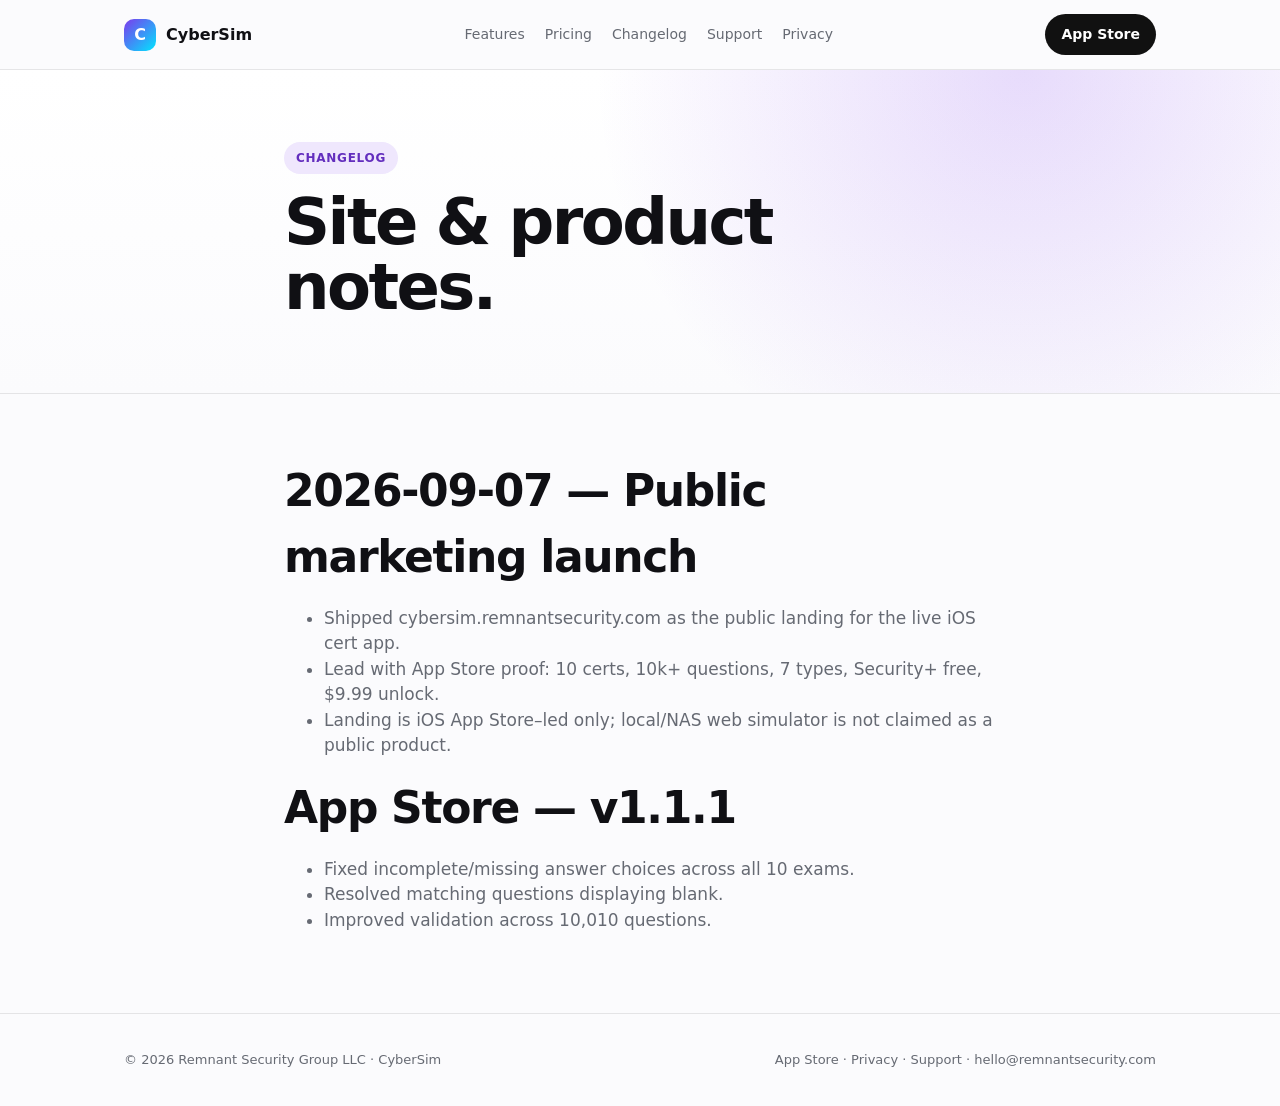
==== changelog.html @ bcade39a "Ship App Store-led CyberSim marketing site" ====
<!doctype html>
<html lang="en">
<head>
<meta charset="utf-8">
<meta name="viewport" content="width=device-width, initial-scale=1">
<title>CyberSim Changelog</title>
<meta name="description" content="Website and App Store release notes for CyberSim.">
<link rel="canonical" href="https://cybersim.remnantsecurity.com/changelog.html">
<link rel="icon" type="image/svg+xml" href="/favicon.svg">
<meta property="og:title" content="CyberSim Changelog">
<meta property="og:description" content="Website and App Store release notes for CyberSim.">
<meta property="og:type" content="website">
<meta name="theme-color" content="#7C3AED">
<style>
:root{--accent:#7C3AED;--accent2:#00e5ff;--ink:#101014;--muted:#666a73;--bg:#fbfbfd;--card:#fff;--line:rgba(0,0,0,.09);--shadow:0 24px 70px rgba(0,0,0,.12)}
*{box-sizing:border-box}html{scroll-behavior:smooth}body{margin:0;background:var(--bg);color:var(--ink);font-family:-apple-system,BlinkMacSystemFont,"SF Pro Display","Inter",system-ui,sans-serif;line-height:1.5;-webkit-font-smoothing:antialiased}
a{color:inherit;text-decoration:none}.nav{position:sticky;top:0;z-index:50;background:rgba(251,251,253,.86);backdrop-filter:saturate(180%) blur(22px);border-bottom:1px solid var(--line)}
.navin{max-width:1080px;margin:auto;padding:14px 24px;display:flex;align-items:center;justify-content:space-between;gap:16px}
.brand{display:flex;align-items:center;gap:10px;font-weight:800}.mark{width:32px;height:32px;border-radius:10px;background:linear-gradient(135deg,var(--accent),var(--accent2));display:grid;place-items:center;color:#fff;font-weight:900}
.links{display:flex;gap:20px;color:var(--muted);font-size:14px;flex-wrap:wrap}.pill{padding:10px 16px;border-radius:999px;background:#111;color:#fff;font-weight:700;font-size:14px}
.wrap{max-width:1080px;margin:auto;padding:0 24px}.hero{padding:72px 0 56px;background:radial-gradient(circle at 80% 0%,color-mix(in srgb,var(--accent) 18%,transparent),transparent 40%),linear-gradient(180deg,#fff,var(--bg))}
.eyebrow{display:inline-flex;padding:7px 12px;border-radius:999px;background:color-mix(in srgb,var(--accent) 12%,white);color:color-mix(in srgb,var(--accent) 80%,black);font-size:12px;font-weight:800;letter-spacing:.06em;text-transform:uppercase}
h1{font-size:clamp(36px,6vw,64px);line-height:1.02;letter-spacing:-.04em;margin:16px 0}.lead{font-size:19px;color:var(--muted);max-width:640px}
.cta{display:flex;gap:12px;flex-wrap:wrap;margin-top:28px}.btn{display:inline-flex;align-items:center;justify-content:center;padding:14px 20px;border-radius:14px;font-weight:800}
.primary{background:var(--ink);color:#fff}.secondary{background:#fff;border:1px solid var(--line)}.meta{margin-top:16px;color:var(--muted);font-size:14px}
.proof{display:grid;grid-template-columns:repeat(4,1fr);gap:14px;margin:40px 0 0}.proofItem{background:var(--card);border:1px solid var(--line);border-radius:20px;padding:20px;box-shadow:0 10px 28px rgba(0,0,0,.04)}
.proofItem strong{display:block;font-size:28px;letter-spacing:-.03em}.proofItem span{color:var(--muted);font-size:13px}
.section{padding:64px 0;border-top:1px solid var(--line)}.section h2{font-size:clamp(28px,4vw,44px);letter-spacing:-.03em;margin:0 0 12px}
.grid{display:grid;grid-template-columns:repeat(3,1fr);gap:16px;margin-top:28px}.card{background:var(--card);border:1px solid var(--line);border-radius:20px;padding:22px;box-shadow:0 10px 28px rgba(0,0,0,.04)}
.card h3{margin:0 0 8px;font-size:18px}.card p,.card li{color:var(--muted);font-size:15px}.footer{padding:36px 0;color:var(--muted);font-size:13px;border-top:1px solid var(--line)}
.footerin{display:flex;justify-content:space-between;gap:16px;flex-wrap:wrap}.shot{margin-top:28px;border-radius:24px;overflow:hidden;border:1px solid var(--line);box-shadow:var(--shadow)}
.shot img{width:100%;display:block}.content{max-width:760px}.content p,.content li{color:var(--muted);font-size:17px}
@media(max-width:900px){.proof,.grid{grid-template-columns:1fr 1fr}.links{display:none}}
@media(max-width:600px){.proof,.grid{grid-template-columns:1fr}}
</style>
</head>
<body>
<nav class="nav"><div class="navin">
  <a class="brand" href="/"><span class="mark">C</span>CyberSim</a>
  <div class="links">
    <a href="/features.html">Features</a>
    <a href="/pricing.html">Pricing</a>
    <a href="/changelog.html">Changelog</a>
    <a href="/support.html">Support</a>
    <a href="/privacy.html">Privacy</a>
  </div>
  <a class="pill" href="https://apps.apple.com/us/app/cybersim-cert-exam-practice/id6762009652?ct=EXP-20260908-CYBERSIM-SITE-01">App Store</a>
</div></nav>

<section class="hero"><div class="wrap content">
  <span class="eyebrow">Changelog</span>
  <h1>Site &amp; product notes.</h1>
</div></section>
<section class="section"><div class="wrap content">
  <h2>2026-09-07 — Public marketing launch</h2>
  <ul>
    <li>Shipped cybersim.remnantsecurity.com as the public landing for the live iOS cert app.</li>
    <li>Lead with App Store proof: 10 certs, 10k+ questions, 7 types, Security+ free, $9.99 unlock.</li>
    <li>Landing is iOS App Store–led only; local/NAS web simulator is not claimed as a public product.</li>
  </ul>
  <h2>App Store — v1.1.1</h2>
  <ul>
    <li>Fixed incomplete/missing answer choices across all 10 exams.</li>
    <li>Resolved matching questions displaying blank.</li>
    <li>Improved validation across 10,010 questions.</li>
  </ul>
</div></section>

<footer class="footer"><div class="wrap footerin">
  <div>© 2026 Remnant Security Group LLC · CyberSim</div>
  <div><a href="https://apps.apple.com/us/app/cybersim-cert-exam-practice/id6762009652">App Store</a> · <a href="/privacy.html">Privacy</a> · <a href="/support.html">Support</a> · <a href="mailto:hello@remnantsecurity.com">hello@remnantsecurity.com</a></div>
</div></footer>
<script src="/posthog.js"></script>
</body></html>
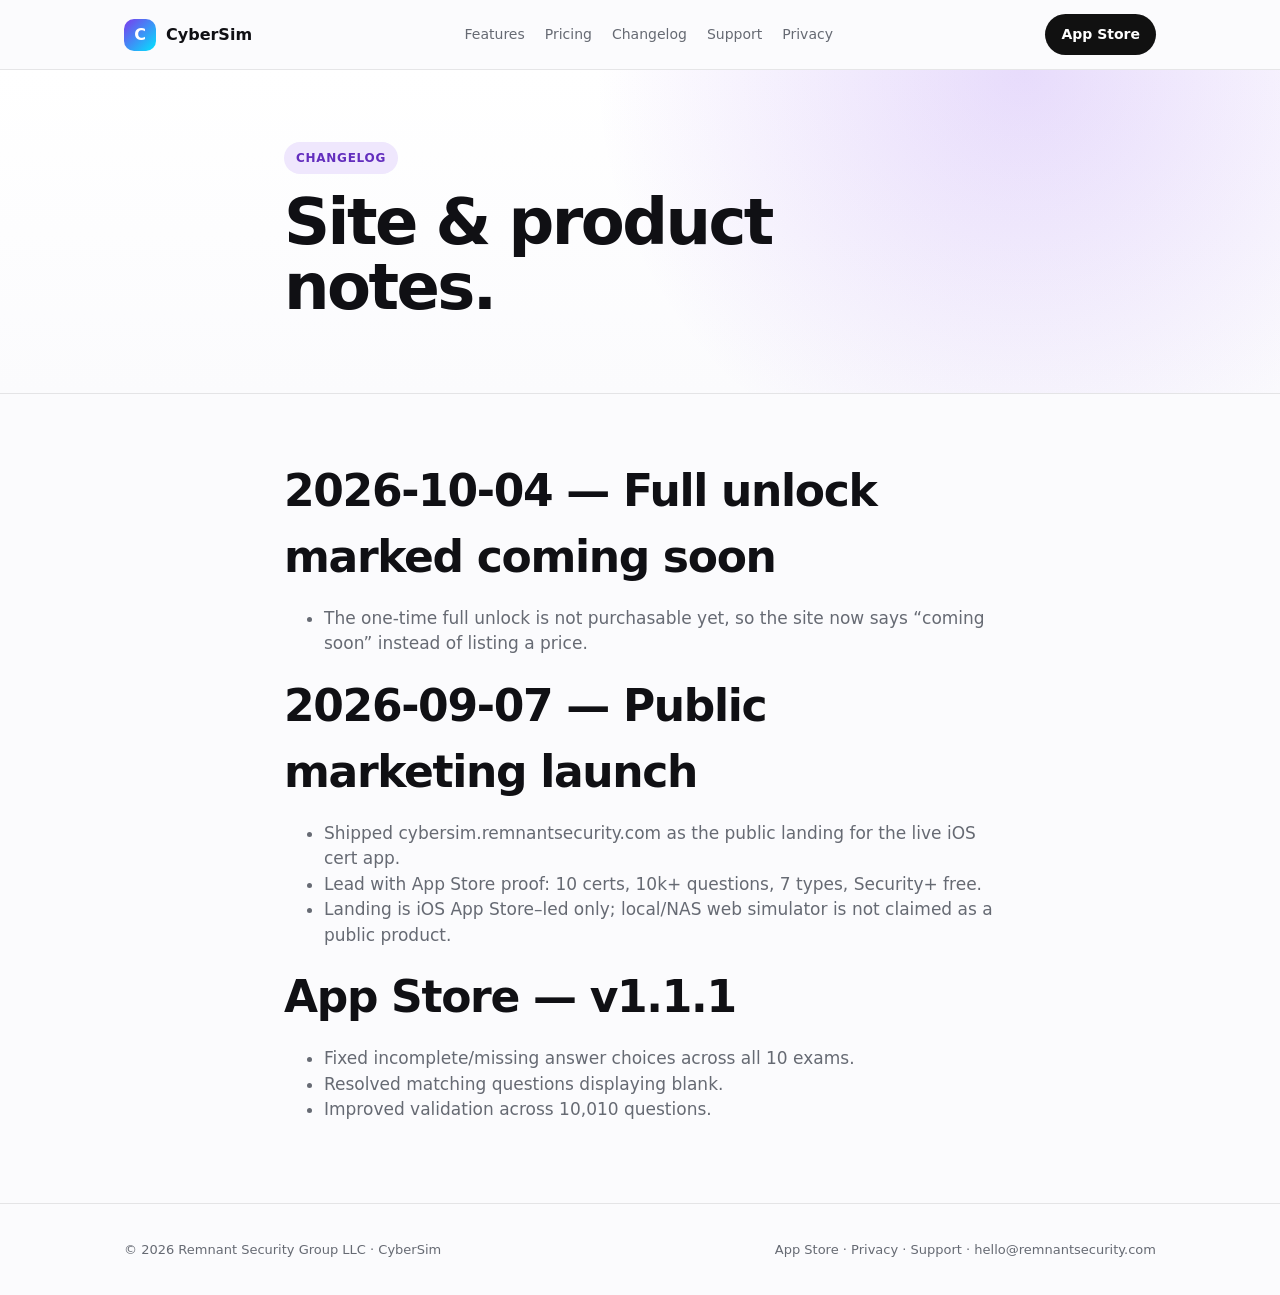
==== commit dedc74e3: "CyberSim: mark full unlock coming soon (IAP not purchasable yet); footer CTA ct -> CYBERSIM-SITE-01" ====
--- a/changelog.html
+++ b/changelog.html
@@ -52,10 +52,14 @@
   <h1>Site &amp; product notes.</h1>
 </div></section>
 <section class="section"><div class="wrap content">
+  <h2>2026-10-04 — Full unlock marked coming soon</h2>
+  <ul>
+    <li>The one-time full unlock is not purchasable yet, so the site now says “coming soon” instead of listing a price.</li>
+  </ul>
   <h2>2026-09-07 — Public marketing launch</h2>
   <ul>
     <li>Shipped cybersim.remnantsecurity.com as the public landing for the live iOS cert app.</li>
-    <li>Lead with App Store proof: 10 certs, 10k+ questions, 7 types, Security+ free, $9.99 unlock.</li>
+    <li>Lead with App Store proof: 10 certs, 10k+ questions, 7 types, Security+ free.</li>
     <li>Landing is iOS App Store–led only; local/NAS web simulator is not claimed as a public product.</li>
   </ul>
   <h2>App Store — v1.1.1</h2>
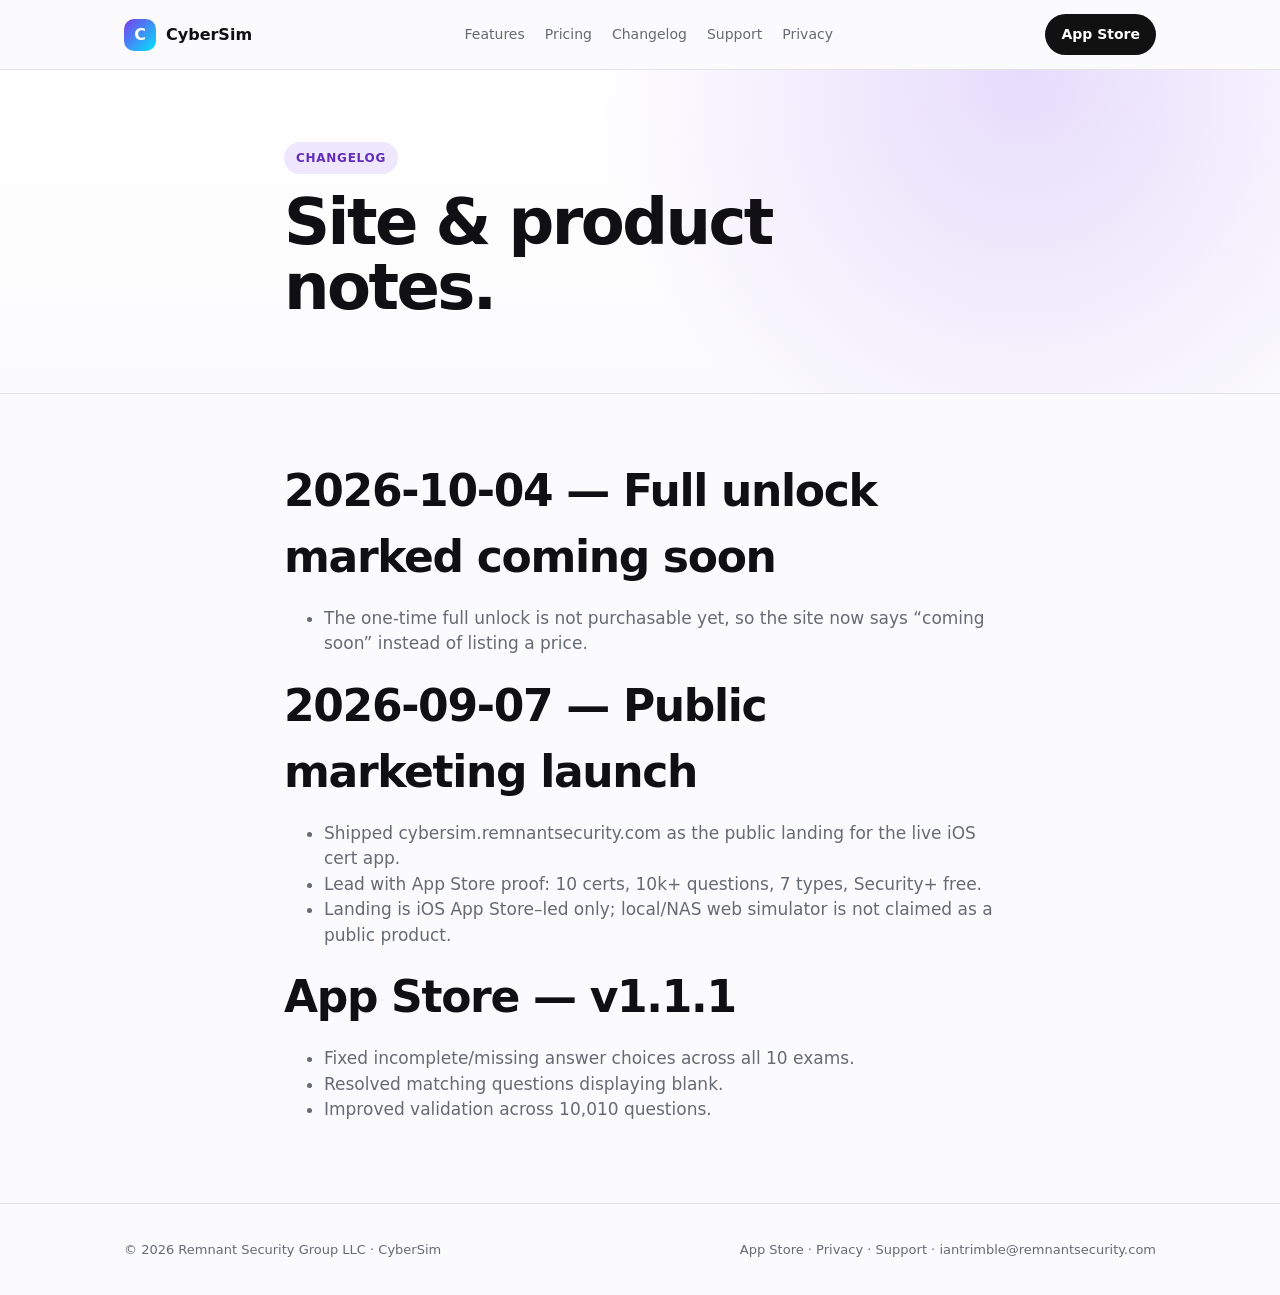
==== commit 2f42b197: "chore: route public contact email to iantrimble@remnantsecurity.com" ====
--- a/changelog.html
+++ b/changelog.html
@@ -10,6 +10,7 @@
 <meta property="og:title" content="CyberSim Changelog">
 <meta property="og:description" content="Website and App Store release notes for CyberSim.">
 <meta property="og:type" content="website">
+<meta property="og:url" content="https://cybersim.remnantsecurity.com/changelog.html">
 <meta name="theme-color" content="#7C3AED">
 <style>
 :root{--accent:#7C3AED;--accent2:#00e5ff;--ink:#101014;--muted:#666a73;--bg:#fbfbfd;--card:#fff;--line:rgba(0,0,0,.09);--shadow:0 24px 70px rgba(0,0,0,.12)}
@@ -72,7 +73,7 @@
 
 <footer class="footer"><div class="wrap footerin">
   <div>© 2026 Remnant Security Group LLC · CyberSim</div>
-  <div><a href="https://apps.apple.com/us/app/cybersim-cert-exam-practice/id6762009652">App Store</a> · <a href="/privacy.html">Privacy</a> · <a href="/support.html">Support</a> · <a href="mailto:hello@remnantsecurity.com">hello@remnantsecurity.com</a></div>
+  <div><a href="https://apps.apple.com/us/app/cybersim-cert-exam-practice/id6762009652?ct=EXP-20260908-CYBERSIM-SITE-01">App Store</a> · <a href="/privacy.html">Privacy</a> · <a href="/support.html">Support</a> · <a href="mailto:iantrimble@remnantsecurity.com">iantrimble@remnantsecurity.com</a></div>
 </div></footer>
 <script src="/posthog.js"></script>
 </body></html>
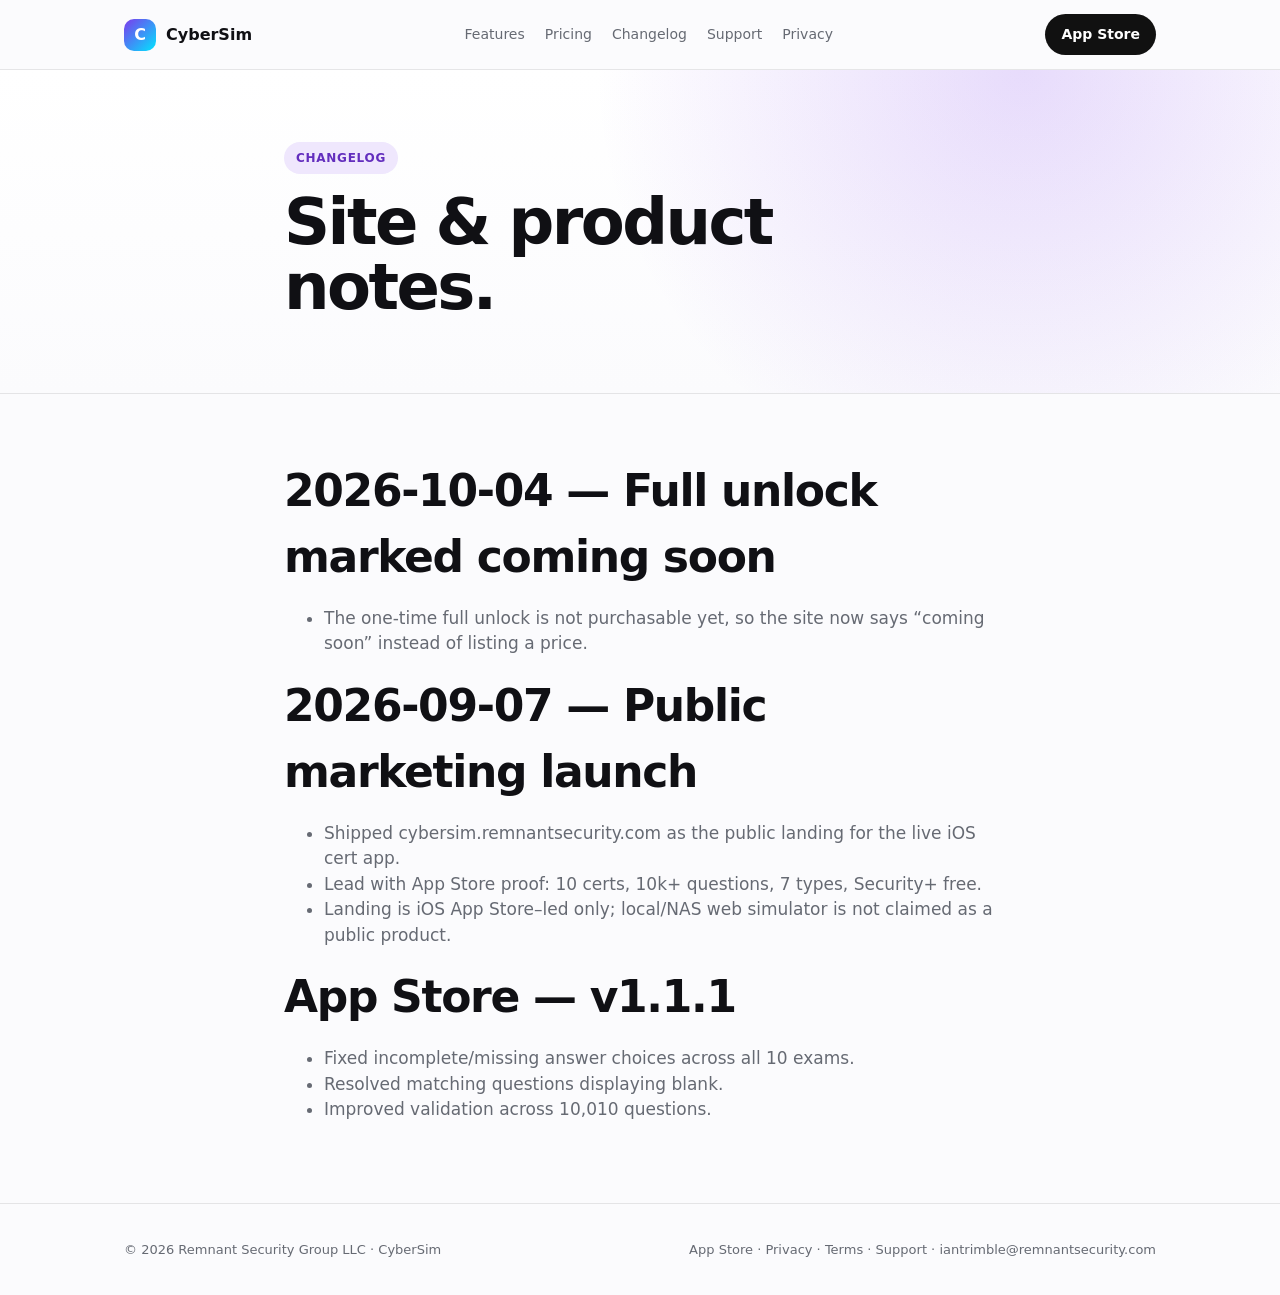
==== commit 680de286: "CyberSim polish: Apple badges, JSON-LD, terms, icons, 404, a11y" ====
--- a/changelog.html
+++ b/changelog.html
@@ -34,6 +34,9 @@
 @media(max-width:900px){.proof,.grid{grid-template-columns:1fr 1fr}.links{display:none}}
 @media(max-width:600px){.proof,.grid{grid-template-columns:1fr}}
 </style>
+<link rel="apple-touch-icon" href="/apple-touch-icon.png">
+<link rel="icon" href="/favicon.ico" sizes="any">
+<style id="a11y-2026-10-10">a:focus-visible,button:focus-visible,summary:focus-visible,[tabindex]:focus-visible{outline:3px solid currentColor;outline-offset:3px;border-radius:4px}</style>
 </head>
 <body>
 <nav class="nav"><div class="navin">
@@ -73,7 +76,7 @@
 
 <footer class="footer"><div class="wrap footerin">
   <div>© 2026 Remnant Security Group LLC · CyberSim</div>
-  <div><a href="https://apps.apple.com/us/app/cybersim-cert-exam-practice/id6762009652?ct=EXP-20260908-CYBERSIM-SITE-01">App Store</a> · <a href="/privacy.html">Privacy</a> · <a href="/support.html">Support</a> · <a href="mailto:iantrimble@remnantsecurity.com">iantrimble@remnantsecurity.com</a></div>
+  <div><a href="https://apps.apple.com/us/app/cybersim-cert-exam-practice/id6762009652?ct=EXP-20260908-CYBERSIM-SITE-01">App Store</a> · <a href="/privacy.html">Privacy</a> · <a href="/terms.html">Terms</a> · <a href="/support.html">Support</a> · <a href="mailto:iantrimble@remnantsecurity.com">iantrimble@remnantsecurity.com</a></div>
 </div></footer>
 <script src="/posthog.js"></script>
 </body></html>
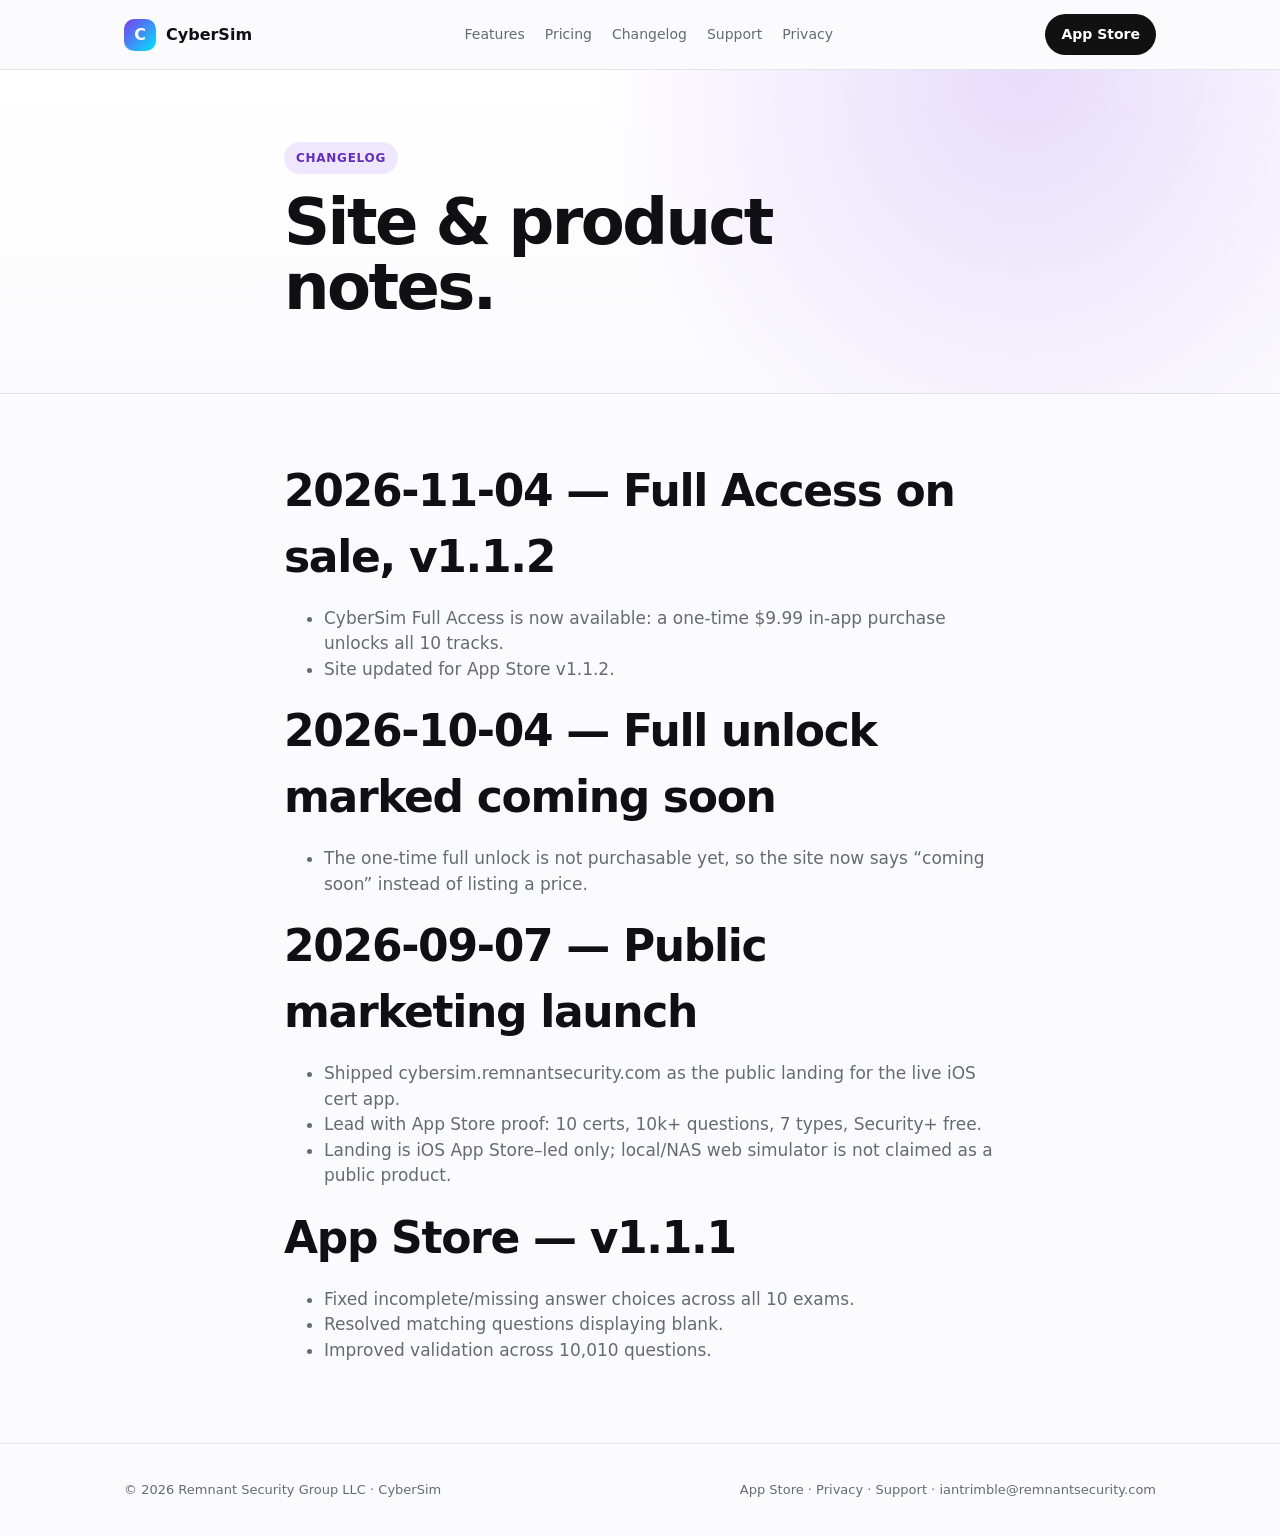
==== commit b55dd645: "site: v1.1.2 + CyberSim Full Access $9.99 one-time unlock for all 10 tracks" ====
--- a/changelog.html
+++ b/changelog.html
@@ -34,9 +34,6 @@
 @media(max-width:900px){.proof,.grid{grid-template-columns:1fr 1fr}.links{display:none}}
 @media(max-width:600px){.proof,.grid{grid-template-columns:1fr}}
 </style>
-<link rel="apple-touch-icon" href="/apple-touch-icon.png">
-<link rel="icon" href="/favicon.ico" sizes="any">
-<style id="a11y-2026-10-10">a:focus-visible,button:focus-visible,summary:focus-visible,[tabindex]:focus-visible{outline:3px solid currentColor;outline-offset:3px;border-radius:4px}</style>
 </head>
 <body>
 <nav class="nav"><div class="navin">
@@ -56,6 +53,11 @@
   <h1>Site &amp; product notes.</h1>
 </div></section>
 <section class="section"><div class="wrap content">
+  <h2>2026-11-04 — Full Access on sale, v1.1.2</h2>
+  <ul>
+    <li>CyberSim Full Access is now available: a one-time $9.99 in-app purchase unlocks all 10 tracks.</li>
+    <li>Site updated for App Store v1.1.2.</li>
+  </ul>
   <h2>2026-10-04 — Full unlock marked coming soon</h2>
   <ul>
     <li>The one-time full unlock is not purchasable yet, so the site now says “coming soon” instead of listing a price.</li>
@@ -76,7 +78,7 @@
 
 <footer class="footer"><div class="wrap footerin">
   <div>© 2026 Remnant Security Group LLC · CyberSim</div>
-  <div><a href="https://apps.apple.com/us/app/cybersim-cert-exam-practice/id6762009652?ct=EXP-20260908-CYBERSIM-SITE-01">App Store</a> · <a href="/privacy.html">Privacy</a> · <a href="/terms.html">Terms</a> · <a href="/support.html">Support</a> · <a href="mailto:iantrimble@remnantsecurity.com">iantrimble@remnantsecurity.com</a></div>
+  <div><a href="https://apps.apple.com/us/app/cybersim-cert-exam-practice/id6762009652?ct=EXP-20260908-CYBERSIM-SITE-01">App Store</a> · <a href="/privacy.html">Privacy</a> · <a href="/support.html">Support</a> · <a href="mailto:iantrimble@remnantsecurity.com">iantrimble@remnantsecurity.com</a></div>
 </div></footer>
 <script src="/posthog.js"></script>
 </body></html>
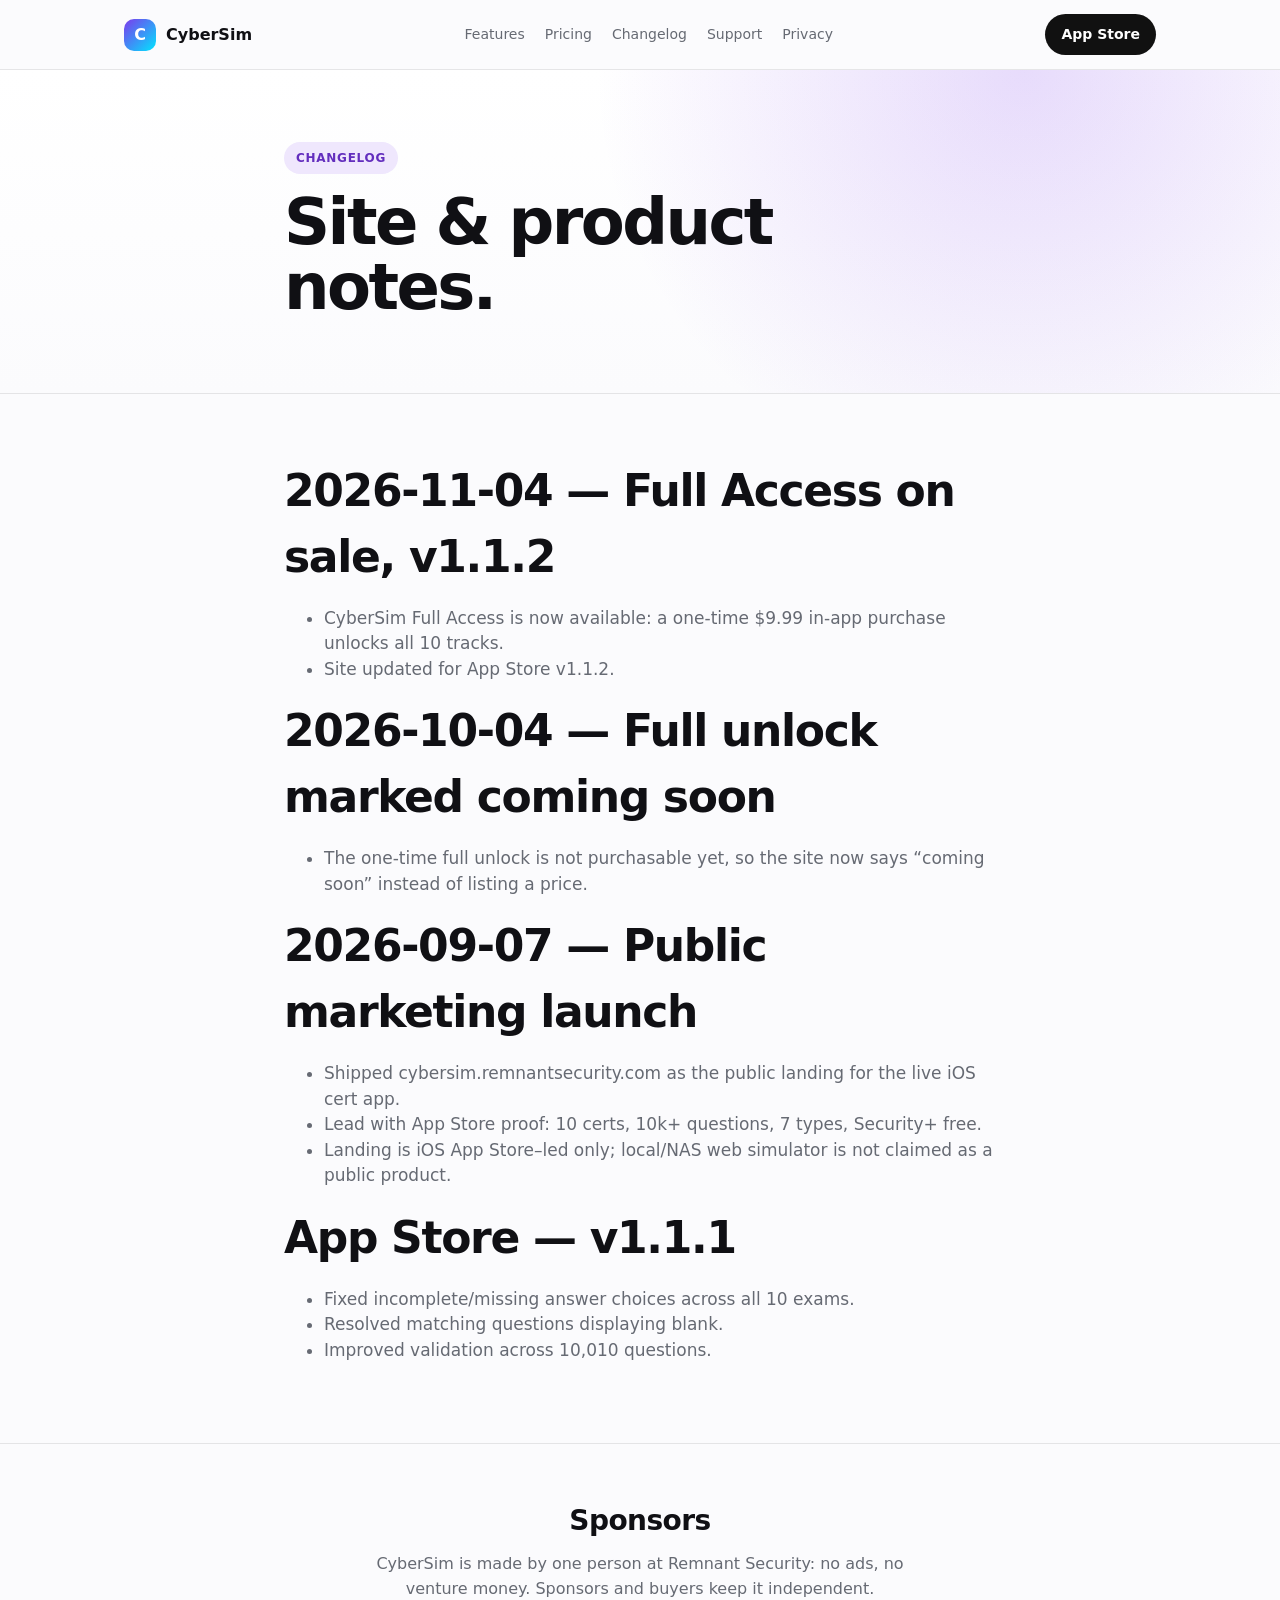
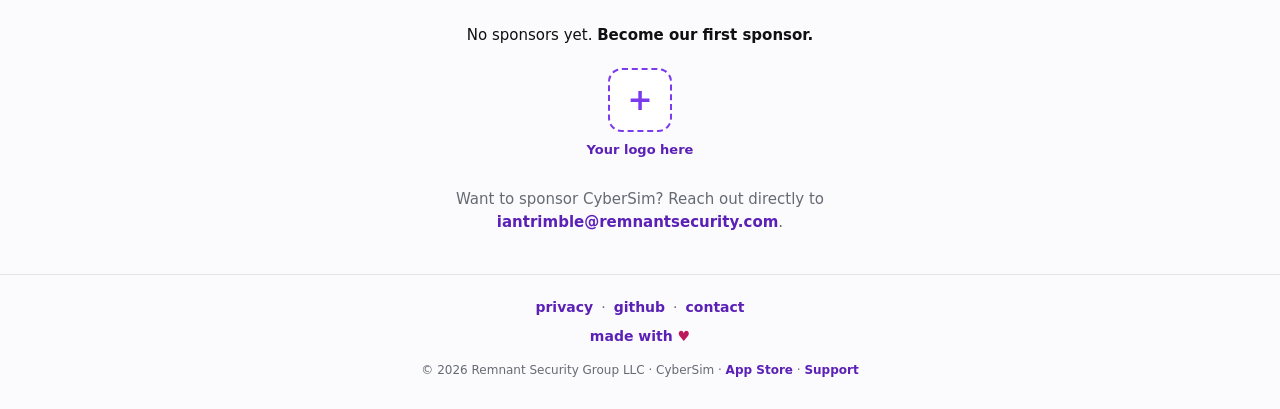
==== commit 5db19ff4: "Add Handy-style Sponsors section and minimal footer (sponsors-live=false)" ====
--- a/changelog.html
+++ b/changelog.html
@@ -34,6 +34,7 @@
 @media(max-width:900px){.proof,.grid{grid-template-columns:1fr 1fr}.links{display:none}}
 @media(max-width:600px){.proof,.grid{grid-template-columns:1fr}}
 </style>
+<link rel="stylesheet" href="/sponsors.css">
 </head>
 <body>
 <nav class="nav"><div class="navin">
@@ -76,9 +77,19 @@
   </ul>
 </div></section>
 
-<footer class="footer"><div class="wrap footerin">
-  <div>© 2026 Remnant Security Group LLC · CyberSim</div>
-  <div><a href="https://apps.apple.com/us/app/cybersim-cert-exam-practice/id6762009652?ct=EXP-20260908-CYBERSIM-SITE-01">App Store</a> · <a href="/privacy.html">Privacy</a> · <a href="/support.html">Support</a> · <a href="mailto:iantrimble@remnantsecurity.com">iantrimble@remnantsecurity.com</a></div>
+<!-- TODO(sponsors): flip data-sponsors-live to "true" when https://github.com/sponsors/itrimble is live -->
+<section class="sponsors" data-sponsors-live="false" aria-labelledby="sponsors-h"><div class="wrap">
+  <h2 id="sponsors-h">Sponsors</h2>
+  <p class="indie">CyberSim is made by one person at Remnant Security: no ads, no venture money. Sponsors and buyers keep it independent.</p>
+  <p class="empty">No sponsors yet. <strong>Become our first sponsor.</strong></p>
+  <ul class="sponsor-row"><li><a class="sponsor-tile" href="mailto:iantrimble@remnantsecurity.com?subject=CyberSim%20sponsorship" data-live-href="https://github.com/sponsors/itrimble" aria-label="Your logo here: become CyberSim's first sponsor"><span class="slot" aria-hidden="true">+</span><span>Your logo here</span></a></li></ul>
+  <p class="sp-cta">Want to sponsor CyberSim? <span data-show-when="live">Use <a href="mailto:iantrimble@remnantsecurity.com?subject=CyberSim%20sponsorship" data-live-href="https://github.com/sponsors/itrimble">GitHub Sponsors</a> or reach</span><span data-show-when="pending">Reach</span> out directly to <a href="mailto:iantrimble@remnantsecurity.com?subject=CyberSim%20sponsorship">iantrimble@remnantsecurity.com</a>.</p>
+</div></section>
+<footer class="mini"><div class="wrap">
+  <nav aria-label="Footer"><a href="/privacy.html">privacy</a><span aria-hidden="true">·</span><a href="https://github.com/itrimble/cybersim-site" rel="noopener">github</a><span aria-hidden="true">·</span><a href="mailto:iantrimble@remnantsecurity.com">contact</a></nav>
+  <p class="made"><a href="https://remnantsecurity.com">made with <span class="heart" aria-hidden="true">♥</span><span class="sr">love</span></a></p>
+  <p class="legal">© 2026 Remnant Security Group LLC · CyberSim · <a href="https://apps.apple.com/us/app/cybersim-cert-exam-practice/id6762009652?ct=EXP-20260908-CYBERSIM-SITE-01">App Store</a> · <a href="/support.html">Support</a></p>
 </div></footer>
+<script src="/sponsors.js"></script>
 <script src="/posthog.js"></script>
 </body></html>
--- a/sponsors.css
+++ b/sponsors.css
@@ -0,0 +1,22 @@
+/* Sponsors footer (Handy-style). Scoped to .sponsors / .mini */
+.sponsors{padding:56px 0 40px;border-top:1px solid var(--line);text-align:center}
+.sponsors h2{margin:0 0 10px;font-size:28px;letter-spacing:-.02em;color:var(--ink)}
+.sponsors .indie{max-width:560px;margin:0 auto 22px;color:var(--muted);font-size:16px;line-height:1.55}
+.sponsors .empty{margin:0 0 16px;color:var(--ink);font-size:15px}
+.sponsor-row{display:flex;justify-content:center;flex-wrap:wrap;gap:20px;margin:0 0 22px;padding:0;list-style:none}
+.sponsor-tile{display:flex;flex-direction:column;align-items:center;gap:8px;text-decoration:none;color:#5b21b6;font-size:13px;font-weight:600;border-radius:14px;padding:6px}
+.sponsor-tile .slot{width:64px;height:64px;border:2px dashed #7C3AED;border-radius:14px;display:flex;align-items:center;justify-content:center;font-size:30px;line-height:1;color:#7C3AED;background:#fff}
+.sponsor-tile:hover .slot{background:color-mix(in srgb,#7C3AED 8%,#fff)}
+.sponsors .sp-cta{margin:0 auto;max-width:600px;color:var(--muted);font-size:15px;line-height:1.55}
+.sponsors .sp-cta a,.mini a{color:#5b21b6;font-weight:600}
+.sponsors a:focus-visible,.mini a:focus-visible{outline:3px solid #7C3AED;outline-offset:3px;border-radius:6px}
+.mini{padding:22px 0 30px;color:var(--muted);font-size:13px;border-top:1px solid var(--line)}
+.mini nav{display:flex;justify-content:center;flex-wrap:wrap;gap:8px;font-size:14px}
+.mini .made{text-align:center;margin:8px 0 14px;font-size:14px}
+.mini .made a{text-decoration:none}
+.mini .heart{color:#be185d}
+.mini .legal{text-align:center;font-size:12px;margin:0}
+[data-show-when="live"]{display:none}
+[data-sponsors-live="true"] [data-show-when="live"]{display:inline}
+[data-sponsors-live="true"] [data-show-when="pending"]{display:none}
+.sr{position:absolute;width:1px;height:1px;overflow:hidden;clip:rect(0 0 0 0);white-space:nowrap}
